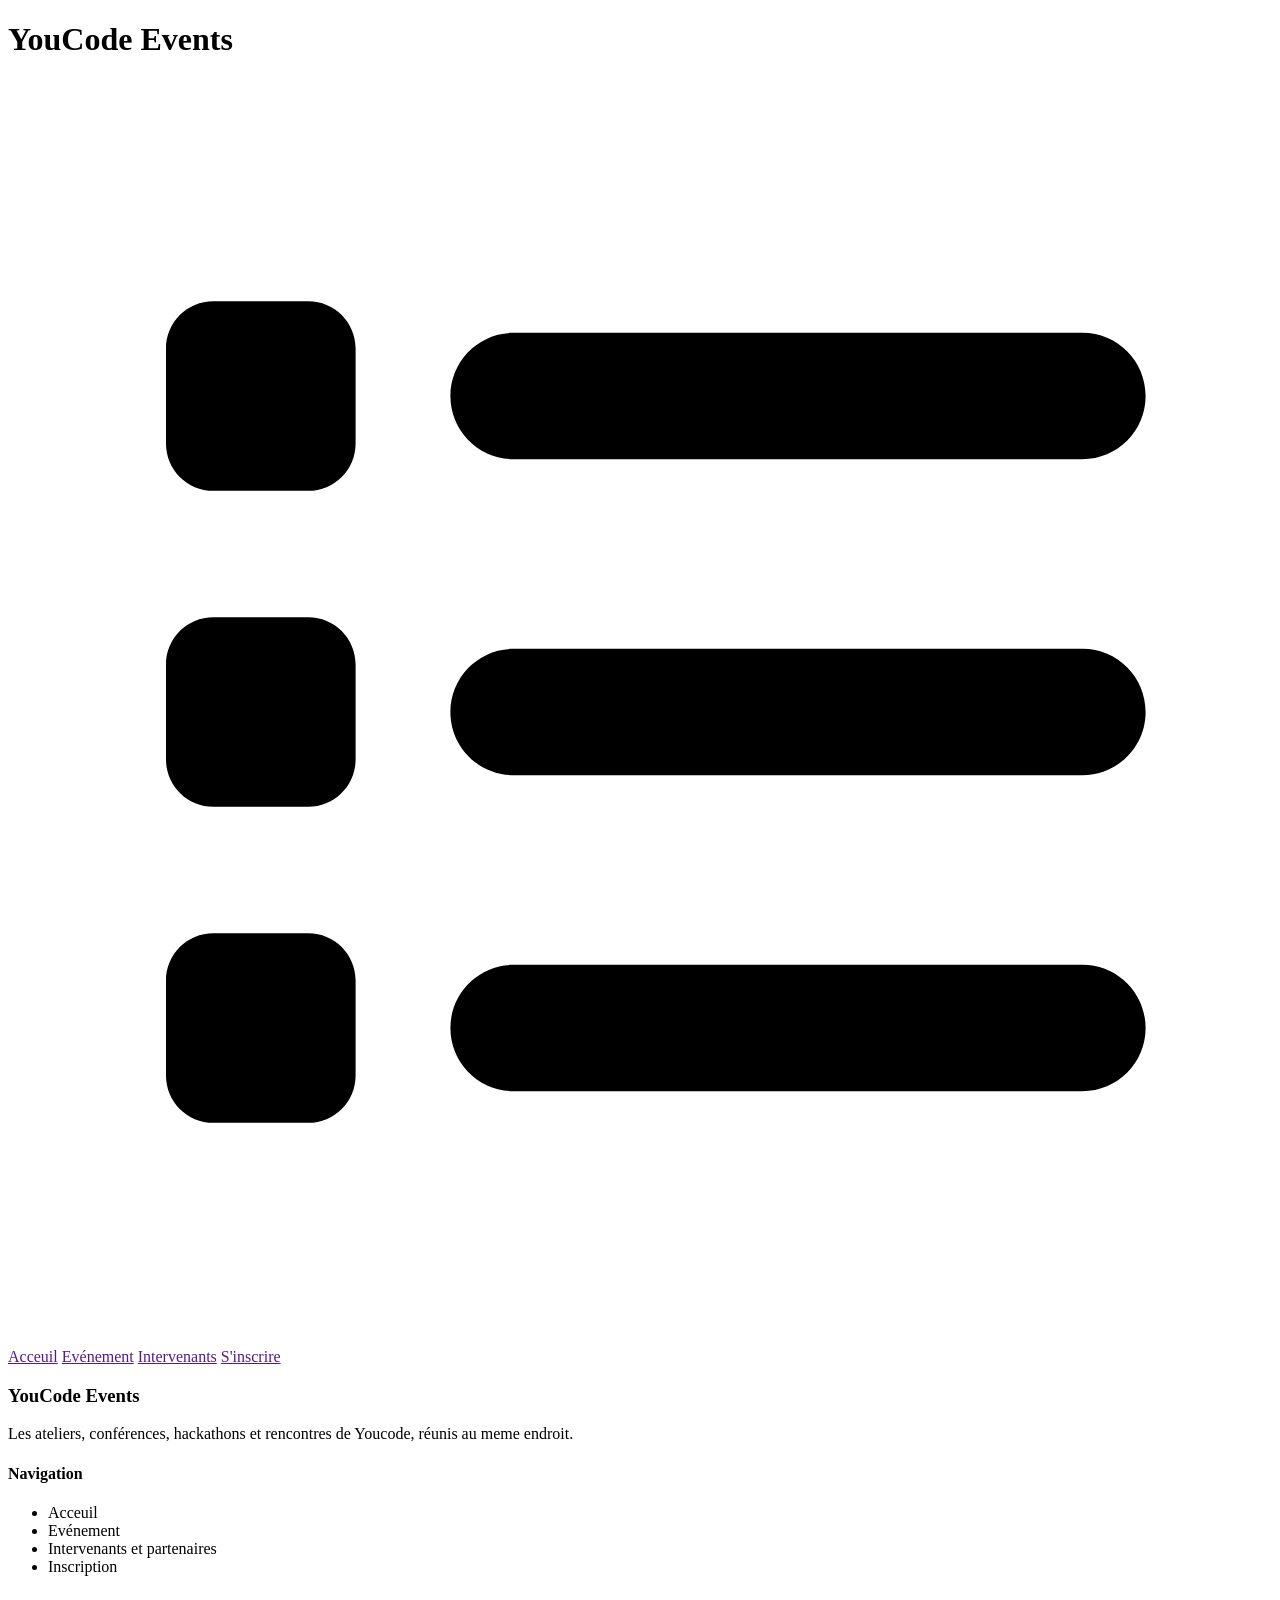
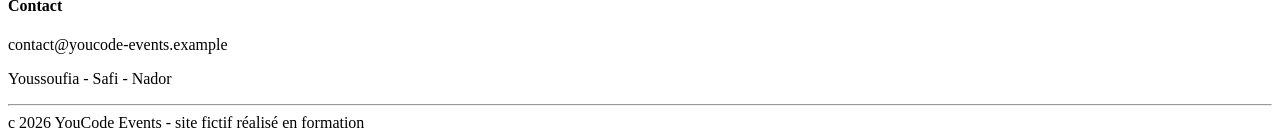
==== evenement_detail.html @ 3792e2f9 "ajouter header et footer a tous les pages" ====
<!DOCTYPE html>
<html lang="en">

<head>
    <meta charset="UTF-8">
    <meta name="viewport" content="width=device-width, initial-scale=1.0">
    <title>Document</title>
</head>

<body>
    <header>
        <div class="head">
            <h1>YouCode <span>Events</span></h1>
            <span class="list"><img src="assets/icons/list_icon.svg" alt=""></span>
        </div>
        <nav class="nav-bar hide-list">
            <a class="page-link current-page" href="">Acceuil</a>
            <a class="page-link" href="">Evénement</a>
            <a class="page-link" href="">Intervenants</a>
            <a class="button" href="">S'inscrire</a>
        </nav>
    </header>

    <main></main>

    <footer class="footer">
        <section class="container">
            <div class="top">
                <h3>YouCode Events</h3>
                <p>
                    Les ateliers, conférences, hackathons et rencontres de Youcode, réunis au meme endroit.
                </p>
            </div>

            <div class="navigation">
                <h4>Navigation</h4>
                <ul>
                    <li>Acceuil</li>
                    <li>Evénement</li>
                    <li>Intervenants et partenaires</li>
                    <li>Inscription</li>
                </ul>
            </div>

            <div class="contact">
                <h4>Contact</h4>
                <p class="email">contact@youcode-events.example</p>
                <p>Youssoufia - Safi - Nador</p>
            </div>

            <hr>

            <div class="rights">c 2026 YouCode Events - site fictif réalisé en formation</div>
        </section>
    </footer>
</body>

</html>
<script>
    let list_icon = document.querySelector(".list");
    let nav_bar = document.querySelector(".nav-bar");
    list_icon.addEventListener(("click"), () => {
        if (nav_bar.classList.contains("hide-list")) {
            nav_bar.classList.remove("hide-list");
            document.querySelector(".main").classList.add("display-none");
            document.querySelector(".footer").classList.add("display-none");
        }
        else {
            nav_bar.classList.add("hide-list");
            document.querySelector(".main").classList.remove("display-none");
            document.querySelector(".footer").classList.remove("display-none");
        }
    })
    // if(window.innerWidth > 950) nav_bar.classList.remove("hide-list");
</script>
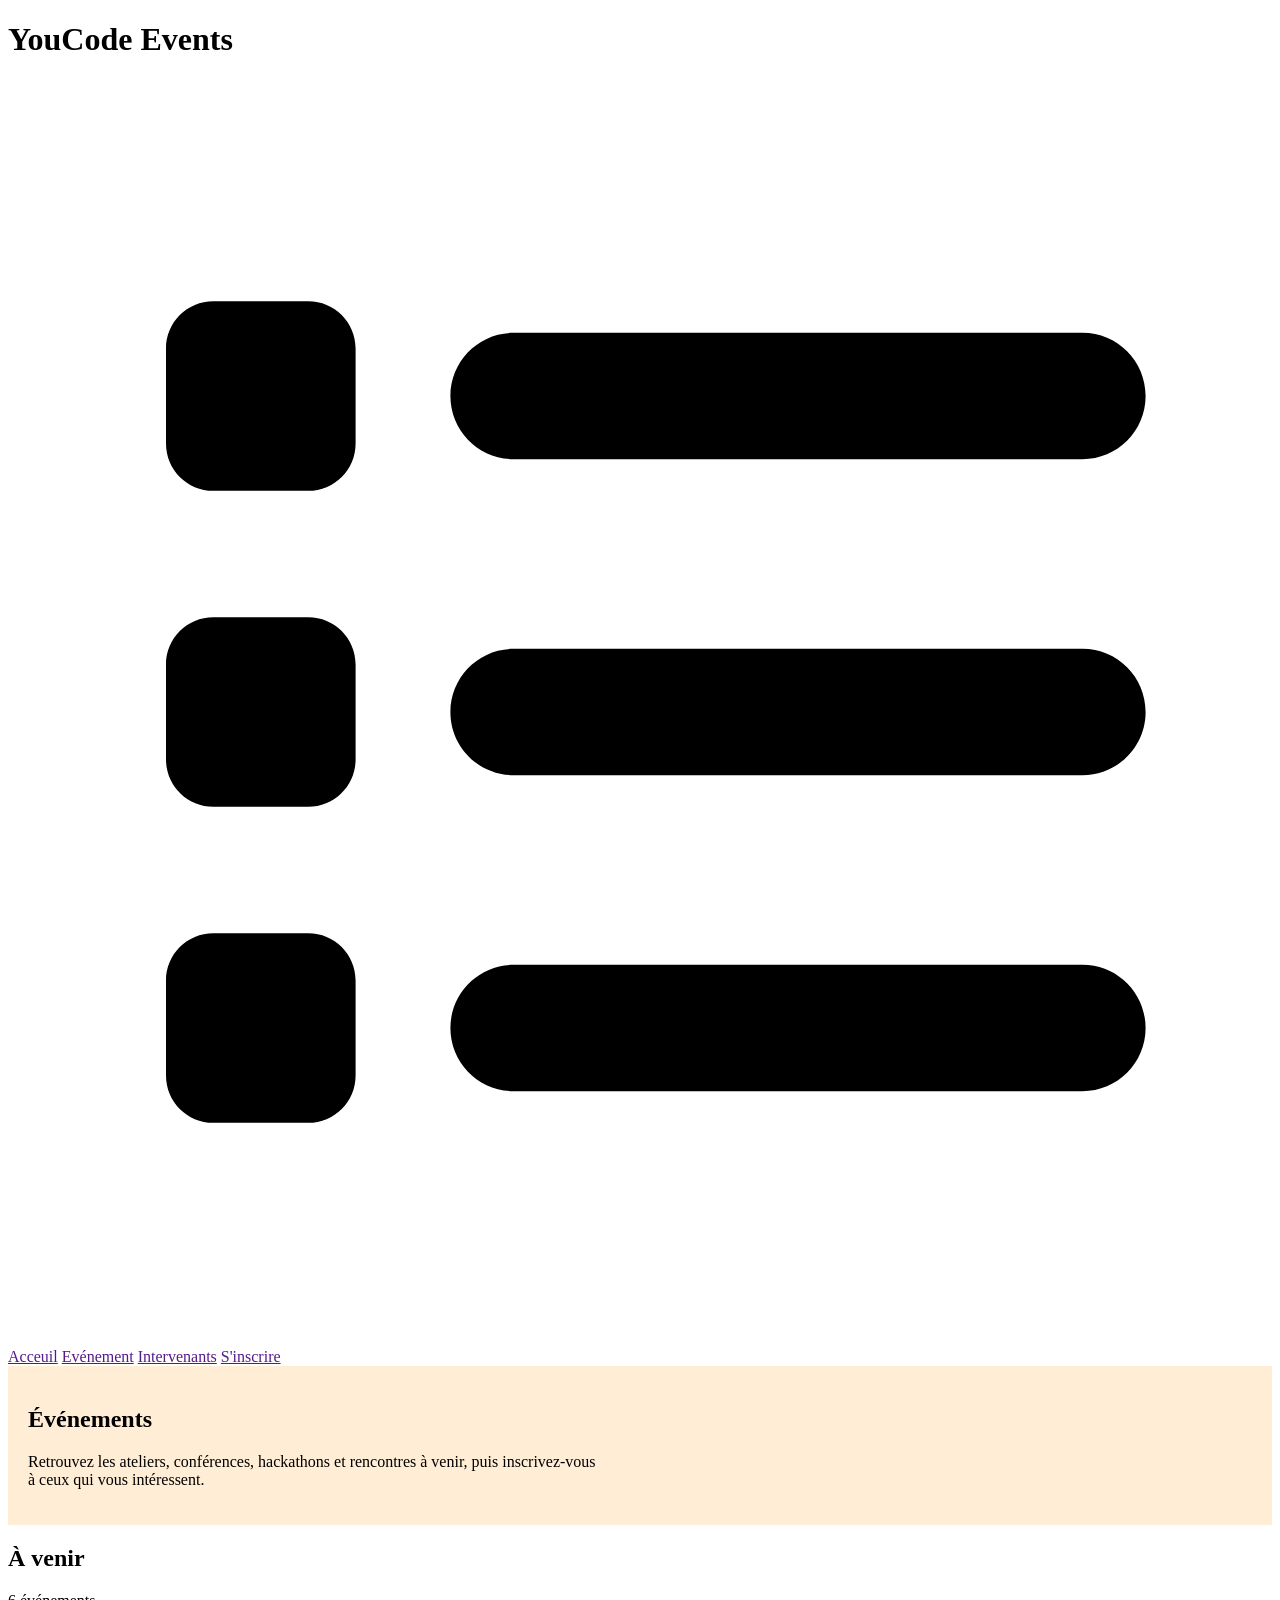
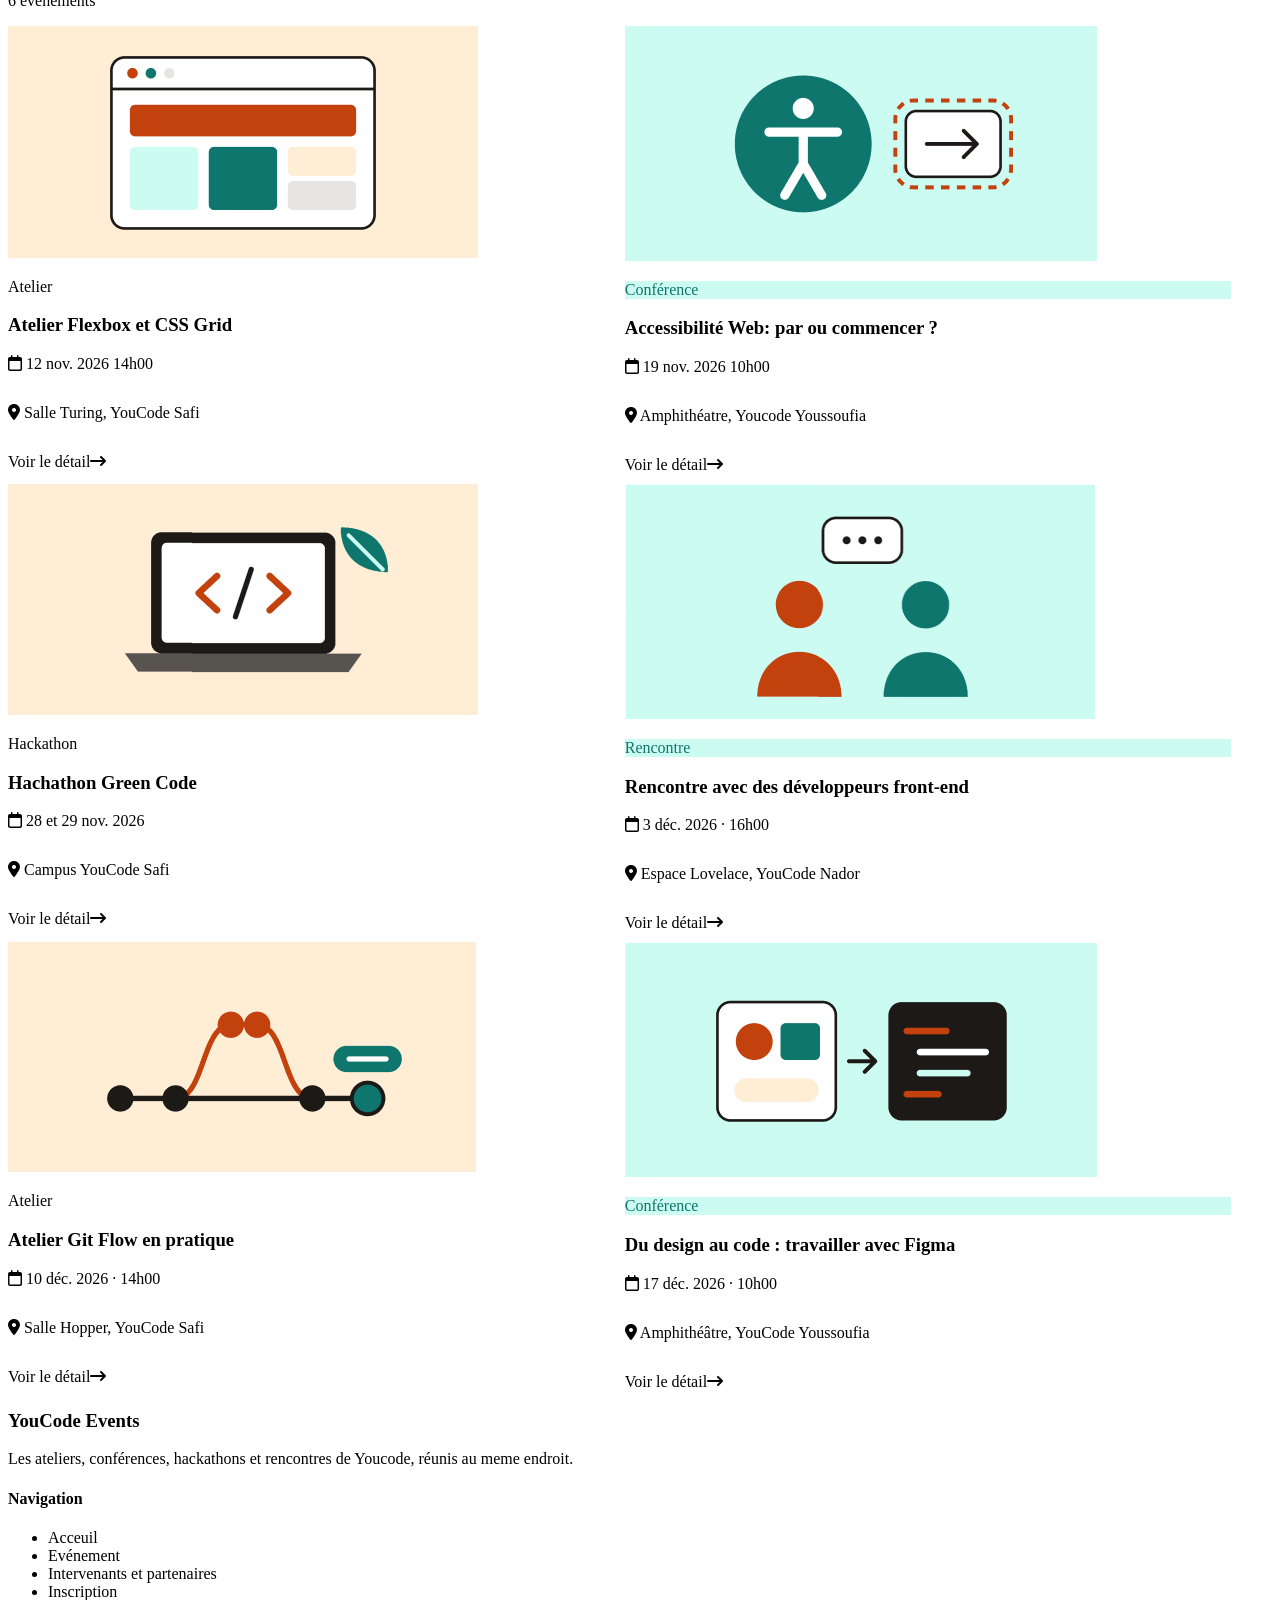
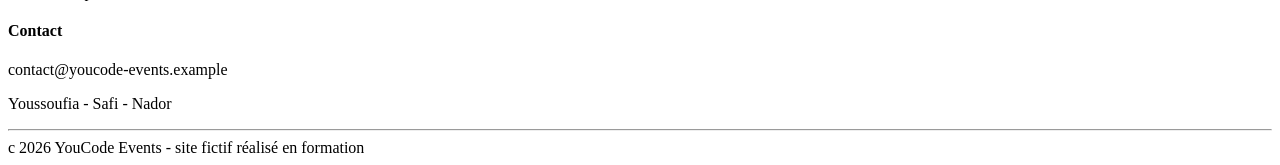
==== commit b6e9e26c: "la virsion complet de 2 brief" ====
--- a/evenement_detail.html
+++ b/evenement_detail.html
@@ -5,6 +5,8 @@
     <meta charset="UTF-8">
     <meta name="viewport" content="width=device-width, initial-scale=1.0">
     <title>Document</title>
+    <link rel="stylesheet" href="https://cdnjs.cloudflare.com/ajax/libs/font-awesome/6.7.2/css/all.min.css">
+    <link rel="stylesheet" href="css/events_detail.css">
 </head>
 
 <body>
@@ -21,7 +23,175 @@
         </nav>
     </header>
 
-    <main></main>
+    <main>
+
+        <section class="pageTitre">
+        <div class="part">
+            <h1>Événements</h1>
+            <p class="accroche">Retrouvez les ateliers, conférences, hackathons et rencontres à venir, puis inscrivez-vous à ceux qui vous intéressent.</p>
+        </div>
+
+    </section>
+
+
+
+
+
+
+
+    <section class="evenement">
+        <div class="conteneur">
+            <div class="enTete">
+               <h2>À venir</h2>
+               <p class="eve">6 événements</p>
+            </div>
+            <div class="cartes">
+                <!-- carte 1 -->
+                <div class="carte1">
+                    <div class="imgCarte1">
+                        <img src="assets/images/Capture_decran_2026-10-12_094001.png" alt="">
+                    </div>
+                    <div class="contenu">
+                        <p class="atelier">Atelier</p>
+                        <h3>Atelier Flexbox et CSS Grid</h3>
+                        <div class="info">
+                            <div class="time">
+                                <time><i class="fa-regular fa-calendar"></i> 12 nov. 2026 14h00</time>
+                            </div>
+                            <div class="localisation">
+                                <p class="local"><i class="fa-solid fa-location-dot"></i> Salle Turing, YouCode Safi</p>
+                            </div>
+                            <div class="détail">
+                                <a class="det">Voir le détail<i class="fa-solid fa-arrow-right-long"></i></a>
+                            </div>
+                        </div>
+                    </div>
+
+                </div>
+                <!-- carte 2 -->
+                <div class="carte1">
+                    <div class="imgCarte1">
+                        <img src="assets/images/Capture_decran_2026-10-12_094053.png" alt="">
+                    </div>
+                    <div class="contenu">
+                        <p class="atelier" style="color: #0F766E;background-color: #CCFBF1;">Conférence</p>
+                        <h3>Accessibilité Web: par ou commencer ?</h3>
+                        <div class="info">
+                            <div class="time">
+                                <time><i class="fa-regular fa-calendar"></i> 19 nov. 2026 10h00</time>
+                            </div>
+                            <div class="localisation">
+                                <p class="local"><i class="fa-solid fa-location-dot"></i> Amphithéatre, Youcode Youssoufia</p>
+                            </div>
+                            <div class="détail">
+                                <a class="det">Voir le détail<i class="fa-solid fa-arrow-right-long"></i></a>
+                            </div>
+                        </div>
+                    </div>
+
+                </div>
+
+                <!-- carte 3 -->
+                <div class="carte1">
+                    <div class="imgCarte1">
+                        <img src="assets/images/Capture_decran_2026-10-12_094116.png" alt="">
+                    </div>
+                    <div class="contenu">
+                        <p class="atelier">Hackathon</p>
+                        <h3>Hachathon Green Code</h3>
+                        <div class="info">
+                            <div class="time">
+                                <time><i class="fa-regular fa-calendar"></i> 28 et 29 nov. 2026</time>
+                            </div>
+                            <div class="localisation">
+                                <p class="local"><i class="fa-solid fa-location-dot"></i> Campus YouCode Safi</p>
+                            </div>
+                            <div class="détail">
+                                <a class="det">Voir le détail<i class="fa-solid fa-arrow-right-long"></i></a>
+                            </div>
+                        </div>
+                    </div>
+
+                </div>
+                <!-- carte 4 -->
+                <div class="carte1">
+                    <div class="imgCarte1">
+                        <img src="assets/images/Capture_decran_2026-10-12_094126.png" alt="">
+                    </div>
+                    <div class="contenu">
+                        <p class="atelier" style="color: #0F766E;background-color: #CCFBF1;">Rencontre</p>
+                        <h3>Rencontre avec des développeurs front-end</h3>
+                        <div class="info">
+                            <div class="time">
+                                <time><i class="fa-regular fa-calendar"></i> 3 déc. 2026 · 16h00</time>
+                            </div>
+                            <div class="localisation">
+                                <p class="local"><i class="fa-solid fa-location-dot"></i> Espace Lovelace, YouCode Nador</p>
+                            </div>
+                            <div class="détail">
+                                <a class="det">Voir le détail<i class="fa-solid fa-arrow-right-long"></i></a>
+                            </div>
+                        </div>
+                    </div>
+
+                </div>
+
+                <!-- carte 5 -->
+                <div class="carte1">
+                    <div class="imgCarte1">
+                        <img src="assets/images/Capture_decran_2026-10-12_094143.png" alt="">
+                    </div>
+                    <div class="contenu">
+                        <p class="atelier">Atelier</p>
+                        <h3>Atelier Git Flow en pratique</h3>
+                        <div class="info">
+                            <div class="time">
+                                <time><i class="fa-regular fa-calendar"></i> 10 déc. 2026 · 14h00</time>
+                            </div>
+                            <div class="localisation">
+                                <p class="local"><i class="fa-solid fa-location-dot"></i> Salle Hopper, YouCode Safi</p>
+                            </div>
+                            <div class="détail">
+                                <a class="det">Voir le détail<i class="fa-solid fa-arrow-right-long"></i></a>
+                            </div>
+                        </div>
+                    </div>
+
+                </div>
+
+                <!-- carte 6 -->
+                <div class="carte1">
+                    <div class="imgCarte1">
+                        <img src="assets/images/Capture_decran_2026-10-12_094153.png" alt="">
+                    </div>
+                    <div class="contenu">
+                        <p class="atelier" style="color: #0F766E;background-color: #CCFBF1;">Conférence</p>
+                        <h3>Du design au code : travailler avec Figma</h3>
+                        <div class="info">
+                            <div class="time">
+                                <time><i class="fa-regular fa-calendar"></i> 17 déc. 2026 · 10h00</time>
+                            </div>
+                            <div class="localisation">
+                                <p class="local"><i class="fa-solid fa-location-dot"></i> Amphithéâtre, YouCode Youssoufia</p>
+                            </div>
+                            <div class="détail">
+                                <a class="det">Voir le détail<i class="fa-solid fa-arrow-right-long"></i></a>
+                            </div>
+                        </div>
+                    </div>
+                </div>
+
+
+            </div>
+
+        </div>
+    </section>
+
+
+
+
+    
+    </main>
 
     <footer class="footer">
         <section class="container">
--- a/css/events_detail.css
+++ b/css/events_detail.css
@@ -0,0 +1,248 @@
+.pageTitre{
+    background-color: #FFEDD5;
+    width: 100%;
+}
+.pageTitre .part {
+    padding: 20px ;
+}
+.pageTitre .part .enTete .atelier{
+    background-color: #FFEDD5;
+    color: #9A3412;
+    border: 1px solid #000000;
+    border-radius: 10px;
+    width:80px;
+    text-align: center;
+}
+.pageTitrea .part .text{
+    width: 100%;
+}
+.pageTitre .part .actions{
+    display: flex;
+    flex-direction: column;
+    align-items: center;
+    gap: 15px;
+    margin-top: 35px;
+}
+.pageTitre .part .actions .rejoin{
+    background-color: #C2410C;
+    border:1px solid #C2410C;
+    border-radius: 7px;
+    width: 95%;
+    height: 48px;
+    text-align: center;
+    
+}
+.pageTitre .part .actions .inscri{
+    background-color: #ffff;
+    border:2px solid #C2410C;
+    border-radius: 7px;
+    width: 95%;
+    height: 48px;
+    text-align: center;
+}
+.pageTitre .part .actions .rejoin .rejoindre{
+    text-decoration: none;
+    color: #ffff;
+}
+.pageTitre .part .actions .inscri .inscrire{
+    text-decoration: none;
+    color: #C2410C;
+}
+.pageTitre .image {
+    width: 100%;
+
+}
+.pageTitre .image img{
+    width: 100%;
+}
+
+
+.détails{
+    background-color: #C2410C;
+    width: 100%;
+}
+.détails .det {
+    display: grid;
+    grid-template-columns: repeat(1fr,90%);
+    gap: 10px;
+}
+.détails .det .card{
+    border: 1px solid #000000;
+    border-radius: 7px;
+    margin: 8px;
+    text-align: center;
+    width: 95%;
+    height: 90px;
+}
+.détails .det .card .info {
+    color: #ffff;
+    padding: 15px 0px;
+}
+.cartes {
+    display: grid;
+    grid-template-columns: repeat(1fr);
+    gap: 10px;
+}
+.cartes .carte{
+    border: 1px solid #000000;
+    border-radius: 10px;
+    padding: 10px;
+}
+.cartes .carte .image img {
+    width: 100%;
+    height: auto;
+}
+.apprendre {
+    width: 100%;
+    background-color: #FFEDD5;
+    margin-top: 10px;
+}
+.apprendre .part{
+    display: flex;
+    flex-direction: column;
+    gap: 30px;
+    padding: 10px;
+}
+
+.autrEvenement {
+  width: 99%;
+ display: flex;
+ justify-content: space-between;
+ flex-direction: column;
+  gap: 10px;
+}
+.autrEvenement .contenu{
+    border: 1px solid #000000;
+    border-radius: 7px;
+    padding: 0px 15px;
+    display: flex;
+    flex-direction: column;
+    justify-content: space-around;
+    gap: 5px;
+    
+}
+.autrEvenement .contenu .atelier{
+    background-color: #FFEDD5;
+    color: #9A3412;
+    border-radius: 10px;
+    width: max-content;
+    text-align: center;
+    margin-top: 20px;
+    padding: 5px 12px;
+}
+
+.autrEvenement .contenu h3{
+    margin-bottom: 10px;
+}
+.evenement .contenu .info{
+    margin-top: 10px;
+    display: flex;
+    flex-direction: column;
+    justify-content: space-around;
+    gap: 15px;
+
+}
+.autrEvenement .contenu .info .time{
+    color: #57534E;
+    font-weight: 10;
+    
+}
+
+.autrEvenement .contenu .info .localisation .local{
+    color: #57534E;
+    font-weight: 10;
+    
+}
+.autrEvenement .contenu .info .détail {
+    margin-bottom: 20px;
+}
+.autrEvenement .contenu .info .détail .det{
+    color: #C2410C;
+    text-decoration: none;
+    display: flex;
+    align-items: center;
+}
+
+
+@media (min-width :768px) {
+.pageTitre .part .enTete{
+    padding: 0px 20px;
+}
+.pageTitre .part .actions{
+    flex-direction: row;
+    padding: 25px;
+}
+.pageTitre .part .actions .rejoin{
+    width: 204px;
+    height: 48px;
+}
+.pageTitre .part .actions .inscri{
+    width: 120px;
+    height: 48px;
+}  
+.détails .det{
+    display: grid;
+    grid-template-columns: repeat(2, 1fr);
+    gap: 10px;
+    
+}
+.détails .det .card{
+    width: 95%;
+}
+.cartes{
+    width: 100%;
+    margin-top: 15px;
+    display: grid;
+    grid-template-columns: repeat(2 ,48%);
+}
+.autrEvenement {
+    width: 100%;
+    margin-top: 15px;
+    display: grid;
+    grid-template-columns: repeat(2, 1fr);
+    gap: 10px;
+}
+
+.autrEvenement .contenu{
+    width: 90%;
+}
+}
+
+@media (min-width: 1024px){
+    .pageTitre {
+        width: 100%;
+        display: flex;
+        justify-content: space-between;
+}
+.pageTitre .part{
+    width: 45%;
+}
+.détails .det{
+    display: grid;
+    grid-template-columns: repeat(4, 1fr);
+}
+.détails .det .card{
+    width: 95%;
+}
+.autrEvenement {
+    display: grid;
+    grid-template-columns: repeat(4, 1fr);
+}
+.autrEvenement .contenu{
+    width: 90%;
+}
+.cartes .carte {
+    display: flex;
+    justify-content: space-between;
+    flex-direction: row-reverse;
+    gap: 5px;
+    width: 97%;
+    padding: 10px;
+}
+.cartes .carte.image img{
+    width: 40%;
+}
+.cartes .carte .part{
+    width: 50%;
+}
+}
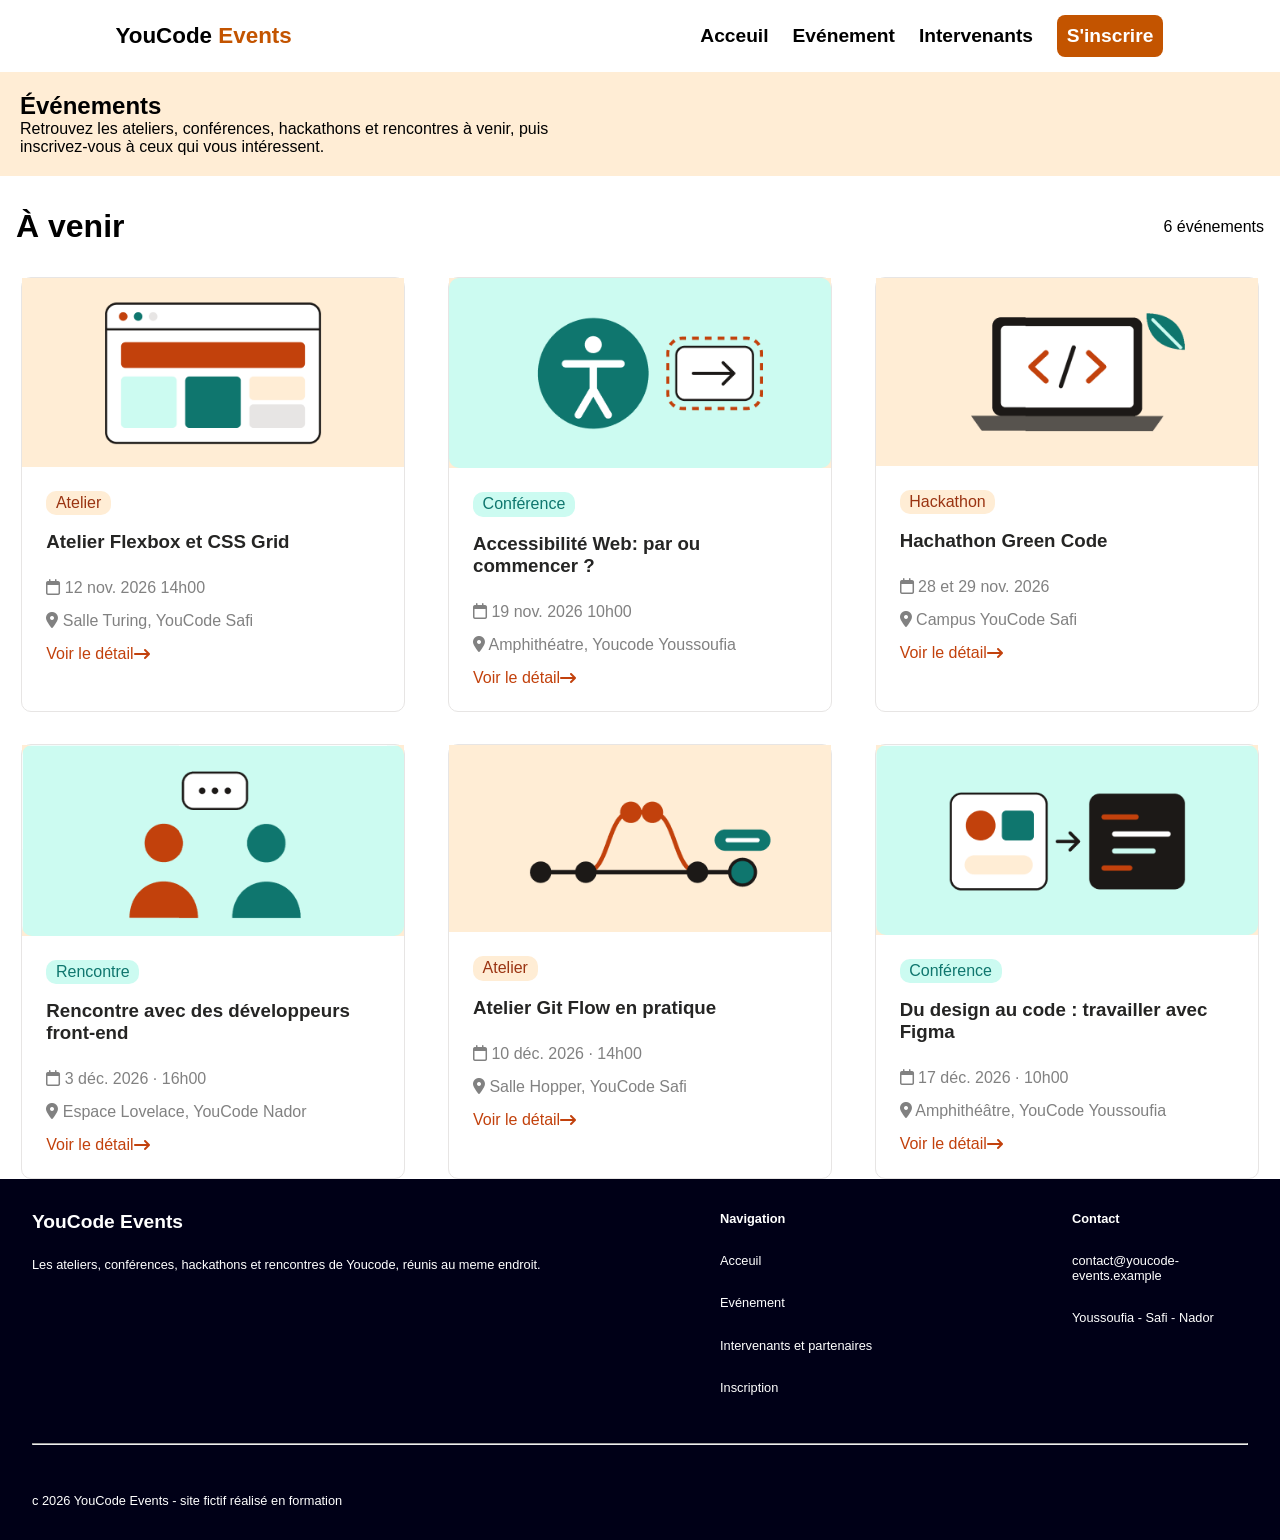
==== commit 9275846d: "ajouter readmi file et des mise a jour dans le code" ====
--- a/evenement_detail.html
+++ b/evenement_detail.html
@@ -7,6 +7,7 @@
     <title>Document</title>
     <link rel="stylesheet" href="https://cdnjs.cloudflare.com/ajax/libs/font-awesome/6.7.2/css/all.min.css">
     <link rel="stylesheet" href="css/events_detail.css">
+    <link rel="stylesheet" href="css/index.css">
 </head>
 
 <body>
@@ -16,10 +17,10 @@
             <span class="list"><img src="assets/icons/list_icon.svg" alt=""></span>
         </div>
         <nav class="nav-bar hide-list">
-            <a class="page-link current-page" href="">Acceuil</a>
-            <a class="page-link" href="">Evénement</a>
-            <a class="page-link" href="">Intervenants</a>
-            <a class="button" href="">S'inscrire</a>
+            <a class="page-link" href="index.html">Acceuil</a>
+            <a class="page-link" href="evenements.html">Evénement</a>
+            <a class="page-link" href="intervenants.html">Intervenants</a>
+            <a class="button" href="inscription.html">S'inscrire</a>
         </nav>
     </header>
 
--- a/css/index.css
+++ b/css/index.css
@@ -0,0 +1,763 @@
+* {
+    padding: 0;
+    margin: 0;
+    box-sizing: border-box;
+    font-family: "Inter", sans-serif;
+}
+
+:root {
+    --primary-color: rgb(195, 84, 0);
+}
+
+.head h1 span {
+    color: var(--primary-color);
+}
+
+.head h1 {
+    font-size: 1.2rem;
+}
+
+.head span img {
+    width: 2.5rem;
+    height: auto;
+}
+
+header {
+    position: relative;
+}
+
+.head {
+    display: flex;
+    justify-content: space-between;
+    align-items: center;
+    padding: 1rem 1.5rem;
+    height: 4.5rem;
+}
+
+header nav {
+    position: absolute;
+    background-color: white;
+    transition: all 0.5s;
+}
+
+header nav a {
+    text-decoration: none;
+    color: black;
+    font-size: 2rem;
+}
+
+header nav {
+    width: 100%;
+    height: calc(100vh - 5rem);
+    display: flex;
+    flex-direction: column;
+    align-items: center;
+    justify-content: start;
+    gap: 3rem;
+    font-weight: bold;
+    padding-top: 30%;
+}
+
+header nav .current-page {
+    color: var(--primary-color);
+    width: fit-content;
+    position: relative;
+}
+
+header nav .current-page::before {
+    content: "";
+    position: absolute;
+    top: 100%;
+    width: 100%;
+    height: 2px;
+    background-color: var(--primary-color);
+}
+
+header nav .button {
+    color: white;
+    background-color: var(--primary-color);
+    width: fit-content;
+    padding: 0.6rem 0.6rem;
+    border: none;
+    border-radius: 0.5rem;
+}
+
+.hide-list {
+    transform: translateX(-100vw);
+    transition: all 0.5s;
+}
+
+.display-none {
+    display: none;
+}
+
+.footer .container {
+    background-color: rgb(0, 0, 23);
+    color: white;
+    padding: 2rem;
+    display: flex;
+    flex-direction: column;
+    gap: 2.5rem;
+}
+
+.top h3 {
+    font-size: 1.2rem;
+}
+
+.top p {
+    font-size: 0.8rem;
+}
+
+.top {
+    display: flex;
+    flex-direction: column;
+    gap: 1.5rem;
+}
+
+.navigation {
+    font-size: 0.8rem;
+}
+
+.navigation {
+    display: flex;
+    flex-direction: column;
+    gap: 1.7rem;
+}
+
+.navigation ul {
+    list-style: none;
+    display: flex;
+    flex-direction: column;
+    gap: 1.7rem;
+}
+
+.contact {
+    font-size: 0.8rem;
+    display: flex;
+    flex-direction: column;
+    gap: 1.7rem;
+}
+
+hr {
+    display: inline-block;
+}
+
+.rights {
+    font-size: 0.8rem;
+}
+
+/*
+--------------------------------------------------------------------
+main content
+--------------------------------------------------------------------
+*/
+
+.main .container1 {
+    display: flex;
+    justify-content: center;
+    align-items: center;
+}
+
+.heroSection {
+    background-color: #FFEDD5;
+    width: 100%;
+    padding: 2rem 0;
+}
+
+
+.heroSection {
+    display: flex;
+    justify-content: space-between;
+    flex-direction: column;
+    flex-wrap: wrap;
+    padding: 2.5rem 2rem;
+    gap: 0.8rem;
+}
+
+.heroSection .part {
+    display: flex;
+    flex-direction: column;
+    justify-content: center;
+    gap: 1rem;
+    width: 100%;
+}
+
+.heroSection .part .left .saison {
+    border: 1px solid #CCFBF1;
+    background-color: #CCFBF1;
+    border-radius: 20px;
+    text-align: center;
+    font-size: 13px;
+    padding: 5px 10px;
+}
+
+.heroSection .part h1 {
+    display: flex;
+    flex-wrap: wrap;
+    font-size: 1.5rem;
+}
+
+.heroSection .part p {
+    color: #57534E;
+}
+
+.heroSection .part .saison {
+    width: 10rem;
+}
+
+.heroSection .actions {
+    display: flex;
+    flex-direction: column;
+    justify-content: center;
+    gap: 0.8rem;
+}
+
+.heroSection .part .événe {
+    border: 1px solid #C2410C;
+    background-color: #C2410C;
+    border-radius: 7px;
+    padding: 10px 16px;
+    text-align: center;
+    font-weight: 600;
+}
+
+.heroSection .part .événe a {
+    color: aliceblue;
+    text-decoration: none;
+}
+
+
+.heroSection .part .inscrir {
+    border: 2px solid #C2410C;
+    border-radius: 5px;
+    background-color: aliceblue;
+    padding: 10px 16px;
+    text-align: center;
+}
+
+.heroSection .part .inscrir a {
+    color: #C2410C;
+    text-decoration: none;
+    font-weight: 600;
+}
+
+.heroSection .imageHero {
+    margin-top: 2rem;
+    width: 100%;
+    height: auto;
+    border: #FFFFFF;
+    border-radius: 20px;
+    background-color: #FFFFFF;
+    display: flex;
+    justify-content: center;
+    align-items: center;
+}
+
+.heroSection .imageHero img {
+    padding: 0 20vw;
+    width: 60vw;
+    height: auto;
+    padding: 5vh 8vw;
+
+}
+
+
+
+
+
+
+
+
+.evenement {
+    width: 100%;
+    padding: 0 16px;
+}
+
+
+
+.evenement .conteneur .enTete {
+    display: flex;
+    justify-content: space-between;
+    flex-direction: column;
+    align-items: start;
+    margin: 2rem 0;
+}
+
+.evenement .conteneur .enTete h2 {
+    font-size: 1rem;
+}
+
+.evenement .conteneur .enTete .lien a {
+    text-decoration: none;
+    color: #C2410C;
+    font-size: 0.8rem;
+}
+
+.evenement .conteneur .cartes {
+    display: grid;
+    grid-template-columns: repeat(1, 90%);
+    gap: 2rem;
+    justify-content: center;
+}
+
+
+.evenement .conteneur .cartes .carte1 {
+    border: 1px solid rgba(0, 0, 0, 0.323);
+    border-radius: 10px;
+}
+
+.evenement .conteneur .cartes .carte1 .imgCarte1 {
+    background-color: #FFEDD5;
+}
+
+.evenement .conteneur .cartes .carte1 .imgCarte1 img {
+    width: 100%;
+    height: 100%;
+    display: flex;
+    align-items: center;
+    justify-content: center;
+    border-radius: 10px;
+}
+
+.evenement .conteneur .cartes .carte1 .contenu .atelier {
+    background-color: #FFEDD5;
+    color: #9A3412;
+    border-radius: 10px;
+    width: max-content;
+    text-align: center;
+    padding: 0.2rem 0.6rem;
+}
+
+.evenement .conteneur .cartes .carte1 .contenu {
+    display: flex;
+    flex-direction: column;
+    justify-content: space-evenly;
+    gap: 1rem;
+    color: #252524;
+    padding: 1.5rem;
+}
+
+
+.evenement .conteneur .cartes .carte1 .contenu .info .time {
+    color: #25252493;
+
+}
+
+.evenement .conteneur .cartes .carte1 .contenu .info {
+    margin-top: 10px;
+    display: flex;
+    flex-direction: column;
+    justify-content: space-around;
+    gap: 15px;
+
+}
+
+.evenement .conteneur .cartes .carte1 .contenu .info .localisation .local {
+    color: #25252493;
+
+}
+
+
+.evenement .conteneur .cartes .carte1 .contenu .info .détail .det {
+    color: #C2410C;
+    text-decoration: none;
+    display: flex;
+    align-items: center;
+}
+
+
+.chiffres {
+    height: 25vh;
+    width: 100%;
+    margin-top: 30px;
+    background-color: #C2410C;
+    display: flex;
+    justify-content: center;
+    align-items: center;
+}
+
+
+
+.chiffres .conteneur {
+    display: grid;
+    grid-template-columns: repeat(2, 1fr);
+    gap: 1rem;
+}
+
+.chiffres .conteneur {
+    background-color: #C2410C;
+    display: grid;
+    grid-template-columns: repeat(2, 1fr);
+    gap: 1rem;
+    padding-left: 1rem;
+}
+
+.chiffres .conteneur {
+    width: 100%;
+}
+
+.chiffres .conteneur .stat {
+    width: 10rem;
+}
+
+.chiffres .conteneur .stat .valeur {
+    color: #FFFFFF;
+    font-size: 2rem;
+}
+
+.chiffres .conteneur .stat .libelle {
+    color: #FFFFFF;
+    font-size: 1rem;
+}
+
+
+
+
+
+
+
+
+.catégories {
+    width: 100%;
+    margin-top: 30px;
+    padding: 1rem;
+
+}
+
+.catégories .conten .grille {
+    display: grid;
+    grid-template-columns: repeat(1, 1fr);
+    gap: 1rem;
+}
+
+.catégories .conten .grille {
+
+    gap: 30px;
+    margin: 20px 0;
+}
+
+.catégories .conten .grille .carde {
+    border: 1px solid rgba(0, 0, 0, 0.659);
+    border-radius: 7px;
+    display: grid;
+    grid-template-columns: repeat(1, 1fr);
+    gap: 1rem;
+    padding: 18px;
+
+}
+
+.catégories .conten .grille .carde i {
+    background-color: #FFEDD5;
+    width: max-content;
+    padding: 15px;
+    border-radius: 50%;
+}
+
+.catégories .conten .grille .carde .titre {
+    font-weight: bold;
+    font-size: 1.1rem;
+}
+
+.catégories .conten .grille .carde .Nbrevenements {
+    color: #57534E;
+    font-size: 0.5rem;
+}
+
+
+@media (min-width: 768px) {
+    .head .list {
+        display: none;
+    }
+
+    .display-none {
+        display: block;
+    }
+
+    .hide-list {
+        transform: translateX(0vw);
+    }
+
+
+
+
+    header {
+        width: 100%;
+        position: static;
+        display: flex;
+        justify-content: space-between;
+        gap: 1px;
+        align-items: center;
+        padding: 1rem 2rem;
+        height: 7vh;
+    }
+
+    .nav-bar {
+        width: 70%;
+        position: static;
+        flex-direction: row;
+        align-items: center;
+        justify-content: space-between;
+        gap: 3%;
+        height: 4rem;
+        padding: 1rem 1.6rem;
+    }
+
+    .nav-bar a {
+        font-size: 1rem;
+    }
+
+
+
+
+    .footer .container {
+        display: flex;
+        flex-direction: row;
+        flex-wrap: wrap;
+        justify-content: space-between;
+        gap: 1rem;
+    }
+
+    .top,
+    .navigation,
+    .contact {
+        width: calc(33.333% - 1rem);
+    }
+
+    .rights {
+        width: 100%;
+    }
+
+    hr {
+        width: 100%;
+        margin: 2rem 0;
+    }
+
+    .heroSection .part h1 {
+        font-size: 4rem;
+        width: 90%;
+    }
+
+    .heroSection .part p {
+        font-size: 1.6rem;
+    }
+
+    .heroSection .actions .événe {
+        width: 20rem;
+    }
+
+    .heroSection .actions .inscrir {
+        width: 13rem;
+    }
+
+    .heroSection .actions {
+        flex-direction: row;
+        justify-content: start;
+        gap: 2rem;
+    }
+
+    .evenement .conteneur .enTete {
+        flex-direction: row;
+        align-items: center;
+    }
+
+    .evenement .conteneur .enTete .lien a {
+        font-size: 1.5rem;
+    }
+
+    .evenement .conteneur .enTete h2 {
+        font-size: 2rem;
+    }
+
+    .evenement .conteneur .cartes .carte1 {
+        border: 1px solid #E7E5E4;
+        border-radius: 10px;
+        grid-template-columns: repeat(2, 40%);
+    }
+
+    .heroSection .imageHero img {
+        width: 45vw;
+    }
+
+    .catégories .conten .grille {
+        flex-direction: row;
+    }
+
+    .chiffres {
+        height: 15vh;
+    }
+
+    .chiffres .conteneur {
+        grid-template-columns: repeat(4, 1fr);
+    }
+
+    .catégories .conten .grille {
+        grid-template-columns: repeat(4, 1fr);
+    }
+
+    .catégories .conten .grille {
+        grid-template-columns: repeat(2, 1fr);
+    }
+
+    .evenement .conteneur .cartes {
+        grid-template-columns: repeat(2, 1fr);
+        justify-items: center;
+    }
+}
+
+@media (min-width: 1024px) {
+    .head .list {
+        display: none;
+    }
+
+    .display-none {
+        display: block;
+    }
+
+    .hide-list {
+        transform: translateX(0vw);
+    }
+
+    .nav-bar {
+        width: max-content;
+        position: static;
+        flex-direction: row;
+        align-items: center;
+        justify-content: space-between;
+        gap: 1.5rem;
+        height: 3.5rem;
+    }
+
+    header {
+        position: static;
+        display: flex;
+        justify-content: space-around;
+        gap: 15rem;
+        align-items: center;
+        height: 4.5rem;
+    }
+
+    .head h1 {
+        font-size: 1.4rem;
+        width: max-content;
+    }
+
+    .nav-bar a {
+        font-size: 1.2rem;
+    }
+
+
+    .top {
+        width: 40vw;
+    }
+
+    .navigation,
+    .contact {
+        width: calc(15vw - 1rem);
+    }
+
+    .rights {
+        width: 100%;
+    }
+
+    hr {
+        width: 100%;
+        margin: 2rem 0;
+    }
+
+    .heroSection {
+        display: grid;
+        grid-template-columns: 55% 40%;
+    }
+
+    .heroSection .part h1 {
+        font-size: 2rem;
+        width: 80%;
+    }
+
+    .heroSection .part p {
+        font-size: 1.3rem;
+    }
+
+    .heroSection .actions .événe {
+        width: 15rem;
+    }
+
+    .heroSection .part .left {
+        display: flex;
+        flex-direction: column;
+        gap: 1rem;
+    }
+    .heroSection .part{
+        display: flex;
+        flex-direction: column;
+        gap: 1rem;
+    }
+
+    .heroSection .actions .inscrir {
+        width: 10rem;
+    }
+
+    .heroSection .actions {
+        flex-direction: row;
+        justify-content: start;
+        gap: 2rem;
+    }
+
+    .evenement .conteneur .enTete {
+        flex-direction: row;
+        align-items: center;
+    }
+
+    .evenement .conteneur .enTete .lien a {
+        font-size: 1.5rem;
+    }
+
+    .evenement .conteneur .enTete h2 {
+        font-size: 2rem;
+    }
+
+    .evenement .conteneur .cartes .carte1 {
+        border: 1px solid #E7E5E4;
+        border-radius: 10px;
+        width: 30vw;
+    }
+    .evenement .conteneur .cartes {
+        grid-template-columns: repeat(3, 1fr);
+        justify-items: center;
+    }
+
+    .heroSection .imageHero img {
+        width: 40vw;
+        height: auto;
+    }
+
+    .catégories .conten .grille {
+        flex-direction: row;
+    }
+
+    .chiffres {
+        height: 15vh;
+    }
+
+    .chiffres .conteneur {
+        grid-template-columns: repeat(4, 1fr);
+    }
+
+    .catégories .conten .grille {
+        grid-template-columns: repeat(4, 1fr);
+    }
+
+    .catégories .conten .grille {
+        grid-template-columns: repeat(4, 1fr);
+    }
+
+
+
+    .footer .container {
+        display: flex;
+        flex-direction: row;
+        flex-wrap: wrap;
+        justify-content: space-between;
+        gap: 1rem;
+    }
+}
